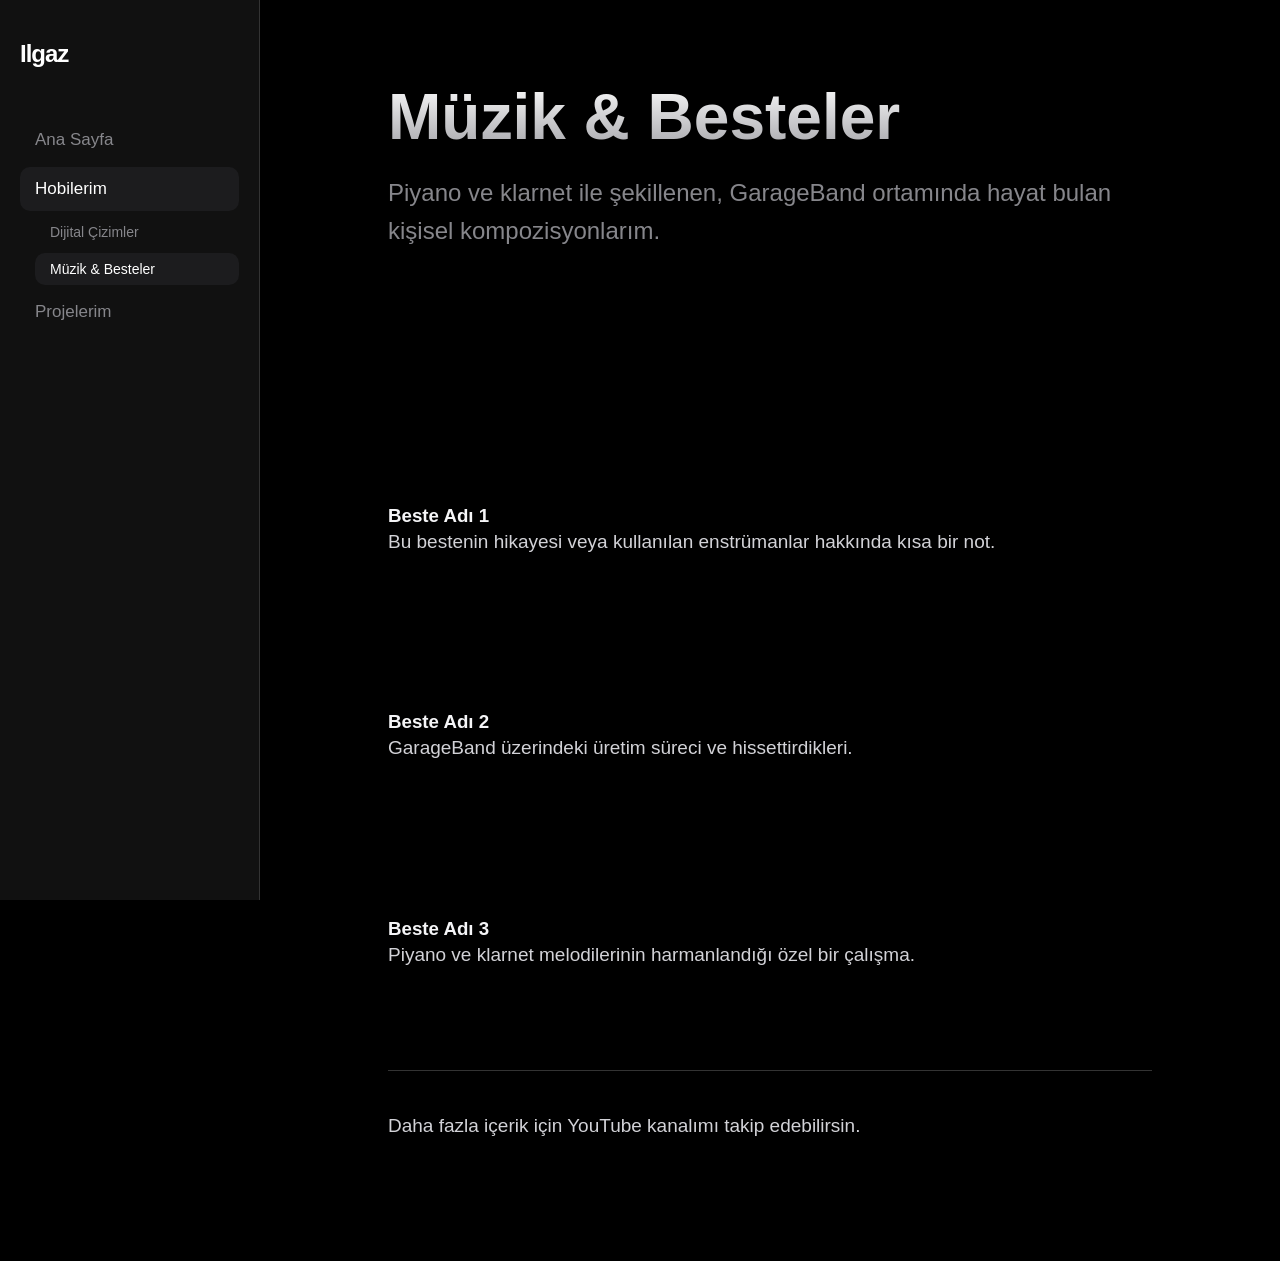
==== hobiler/muzik.html @ 015348ff "Add muzik.html for music compositions showcase This file contains an HTML structure for a music page" ====
<!DOCTYPE html>
<html lang="tr">
<head>
    <meta charset="UTF-8">
    <meta name="viewport" content="width=device-width, initial-scale=1.0">
    <title>Müzik & Bestelerim | Ilgaz</title>
    <link rel="stylesheet" href="../css/style.css">
</head>
<body>
    
    <aside class="sidebar">
        <div class="logo">Ilgaz</div>
        <nav>
            <ul>
                <li><a href="../index.html">Ana Sayfa</a></li>
                <li class="has-submenu">
                    <a href="#" class="active">Hobilerim</a>
                    <ul class="submenu" style="display: block;"> <li><a href="resim.html">Dijital Çizimler</a></li>
                        <li><a href="muzik.html" class="active">Müzik & Besteler</a></li>
                    </ul>
                </li>
                <li class="has-submenu">
                    <a href="#">Projelerim</a>
                    <ul class="submenu">
                        <li><a href="../projeler/isac-6g.html">Mühendislik (ISAC)</a></li>
                        <li><a href="../projeler/godot-oyun.html">Oyun Geliştirme</a></li>
                    </ul>
                </li>
            </ul>
        </nav>
    </aside>

    <main class="content">
        <header class="hero">
            <h1>Müzik & Besteler</h1>
            <p>Piyano ve klarnet ile şekillenen, GarageBand ortamında hayat bulan kişisel kompozisyonlarım.</p>
        </header>

        <section class="video-grid">
            <div class="video-card">
                <div class="video-container">
                    <iframe src="https://www.youtube.com/embed/YOUTUBE_ID_BURAYA" frameborder="0" allowfullscreen></iframe>
                </div>
                <h3>Beste Adı 1</h3>
                <p>Bu bestenin hikayesi veya kullanılan enstrümanlar hakkında kısa bir not.</p>
            </div>

            <div class="video-card">
                <div class="video-container">
                    <iframe src="https://www.youtube.com/embed/YOUTUBE_ID_BURAYA" frameborder="0" allowfullscreen></iframe>
                </div>
                <h3>Beste Adı 2</h3>
                <p>GarageBand üzerindeki üretim süreci ve hissettirdikleri.</p>
            </div>

            <div class="video-card">
                <div class="video-container">
                    <iframe src="https://www.youtube.com/embed/YOUTUBE_ID_BURAYA" frameborder="0" allowfullscreen></iframe>
                </div>
                <h3>Beste Adı 3</h3>
                <p>Piyano ve klarnet melodilerinin harmanlandığı özel bir çalışma.</p>
            </div>
        </section>
        
        <footer>
            <p>Daha fazla içerik için YouTube kanalımı takip edebilirsin.</p>
        </footer>
    </main>

</body>
</html>
---- css/style.css ----
/* Genel Ayarlar */
* {
    margin: 0;
    padding: 0;
    box-sizing: border-box;
}

body {
    font-family: -apple-system, BlinkMacSystemFont, "Segoe UI", Roboto, Helvetica, Arial, sans-serif;
    background-color: #000000;
    color: #f5f5f7;
    display: flex;
}

/* YAN MENÜ (SIDEBAR) */
.sidebar {
    width: 260px;
    height: 100vh;
    background-color: #111111;
    padding: 40px 20px;
    position: fixed;
    border-right: 1px solid #333;
    z-index: 100;
}

.sidebar .logo {
    font-size: 24px;
    font-weight: 700;
    margin-bottom: 50px;
    color: #fff;
    letter-spacing: -1px;
}

.sidebar nav ul {
    list-style: none;
}

.sidebar nav ul li {
    margin-bottom: 5px;
    position: relative;
}

.sidebar nav ul li a {
    text-decoration: none;
    color: #86868b;
    font-size: 17px;
    padding: 12px 15px;
    display: block;
    border-radius: 10px;
    transition: 0.3s;
}

.sidebar nav ul li a:hover, .sidebar nav ul li a.active {
    background-color: #1c1c1e;
    color: #ffffff;
}

/* ALT MENÜ (SUBMENU) AYARLARI */
.submenu {
    display: none; /* Normalde gizli */
    list-style: none;
    padding-left: 15px;
    margin-top: 5px;
}

.submenu li a {
    font-size: 14px !important;
    padding: 8px 15px !important;
}

/* Mouse ile üzerine gelince açma */
.has-submenu:hover .submenu {
    display: block;
    animation: fadeIn 0.3s ease;
}

@keyframes fadeIn {
    from { opacity: 0; transform: translateY(-5px); }
    to { opacity: 1; transform: translateY(0); }
}

/* ANA İÇERİK */
.content {
    margin-left: 260px;
    width: 100%;
    padding: 80px 10%;
}

.hero h1 {
    font-size: 64px;
    margin-bottom: 20px;
    background: linear-gradient(180deg, #fff 0%, #a1a1a6 100%);
    -webkit-background-clip: text;
    -webkit-text-fill-color: transparent;
}

.hero p {
    font-size: 24px;
    color: #86868b;
}

section { margin-top: 100px; }
h2 { font-size: 32px; margin-bottom: 20px; }
p { font-size: 19px; color: #d2d2d7; line-height: 1.6; }

footer {
    margin-top: 100px;
    padding: 40px 0;
    border-top: 1px solid #333;
    font-size: 14px;
}
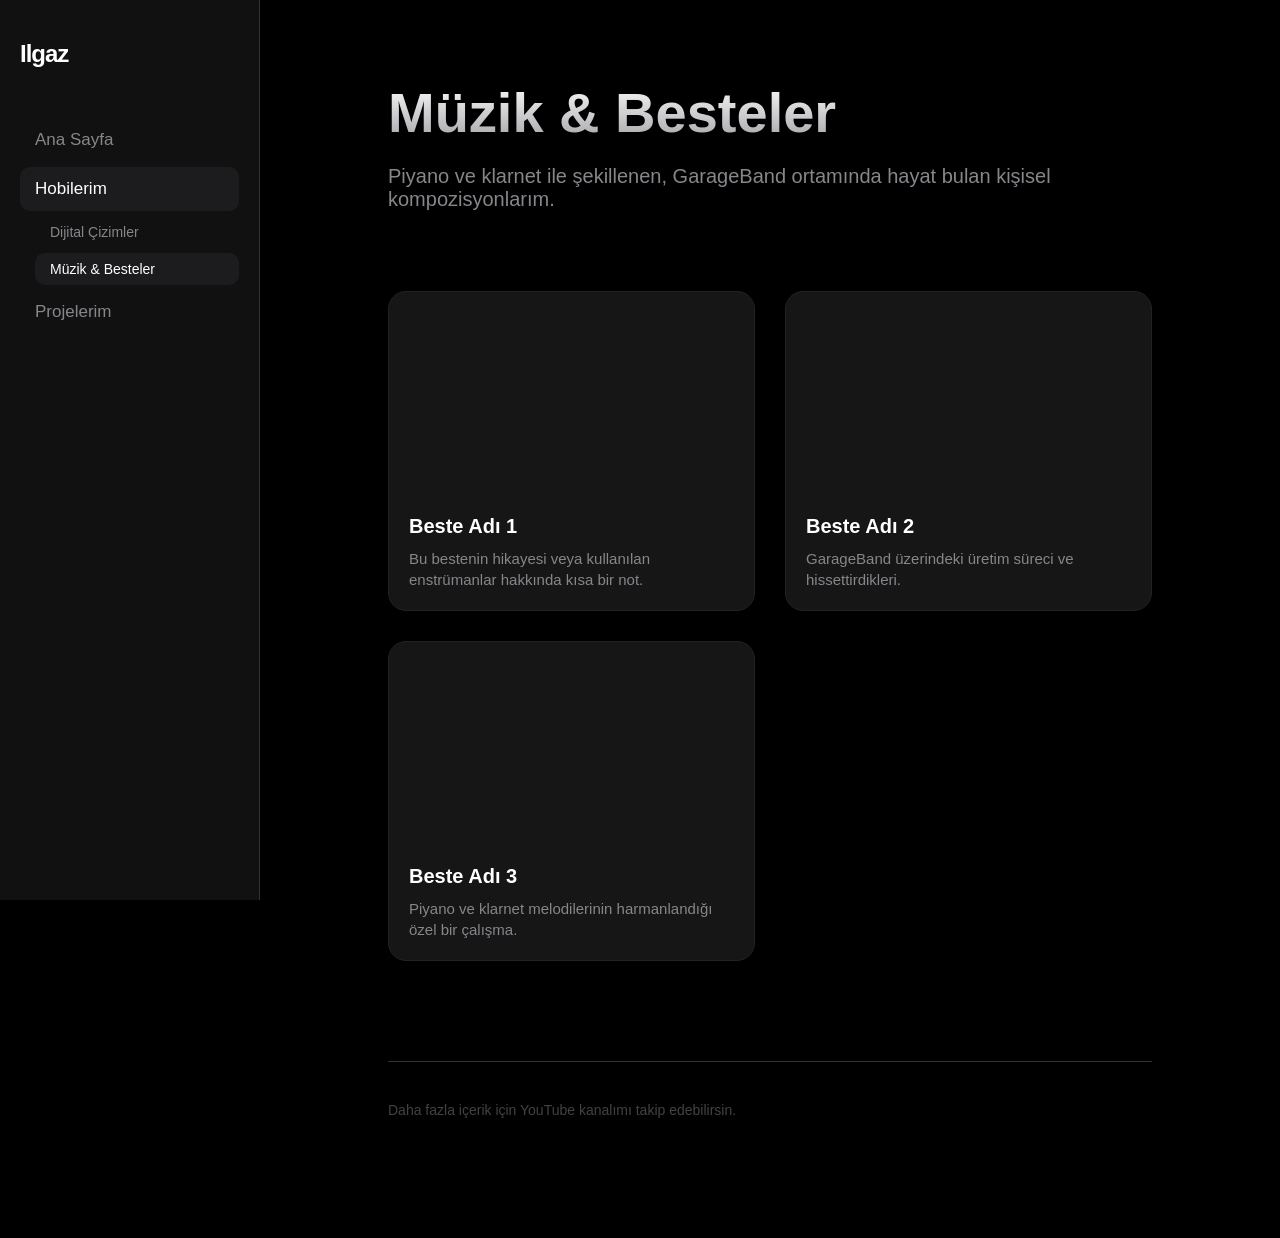
==== commit 3412e11c: "Update video links in muzik.html" ====
--- a/hobiler/muzik.html
+++ b/hobiler/muzik.html
@@ -39,7 +39,7 @@
         <section class="video-grid">
             <div class="video-card">
                 <div class="video-container">
-                    <iframe src="https://www.youtube.com/embed/YOUTUBE_ID_BURAYA" frameborder="0" allowfullscreen></iframe>
+                    <iframe src="https://www.youtube.com/watch?v=E3WkQT2s7RA&list=PL3wkEccCfAdFUkqj2eLzUTEj_7VUew1KX&index=1" frameborder="0" allowfullscreen></iframe>
                 </div>
                 <h3>Beste Adı 1</h3>
                 <p>Bu bestenin hikayesi veya kullanılan enstrümanlar hakkında kısa bir not.</p>
@@ -47,7 +47,7 @@
 
             <div class="video-card">
                 <div class="video-container">
-                    <iframe src="https://www.youtube.com/embed/YOUTUBE_ID_BURAYA" frameborder="0" allowfullscreen></iframe>
+                    <iframe src="https://www.youtube.com/watch?v=BNZJlntmD2I&list=PL3wkEccCfAdFUkqj2eLzUTEj_7VUew1KX&index=2" frameborder="0" allowfullscreen></iframe>
                 </div>
                 <h3>Beste Adı 2</h3>
                 <p>GarageBand üzerindeki üretim süreci ve hissettirdikleri.</p>
@@ -55,7 +55,7 @@
 
             <div class="video-card">
                 <div class="video-container">
-                    <iframe src="https://www.youtube.com/embed/YOUTUBE_ID_BURAYA" frameborder="0" allowfullscreen></iframe>
+                    <iframe src="https://www.youtube.com/watch?v=4nRmK0GRzwc" frameborder="0" allowfullscreen></iframe>
                 </div>
                 <h3>Beste Adı 3</h3>
                 <p>Piyano ve klarnet melodilerinin harmanlandığı özel bir çalışma.</p>
--- a/css/style.css
+++ b/css/style.css
@@ -1,9 +1,5 @@
 /* Genel Ayarlar */
-* {
-    margin: 0;
-    padding: 0;
-    box-sizing: border-box;
-}
+* { margin: 0; padding: 0; box-sizing: border-box; }
 
 body {
     font-family: -apple-system, BlinkMacSystemFont, "Segoe UI", Roboto, Helvetica, Arial, sans-serif;
@@ -23,89 +19,63 @@
     z-index: 100;
 }
 
-.sidebar .logo {
-    font-size: 24px;
-    font-weight: 700;
-    margin-bottom: 50px;
-    color: #fff;
-    letter-spacing: -1px;
+.sidebar .logo { font-size: 24px; font-weight: 700; margin-bottom: 50px; color: #fff; letter-spacing: -1px; }
+.sidebar nav ul { list-style: none; }
+.sidebar nav ul li { margin-bottom: 5px; position: relative; }
+.sidebar nav ul li a { text-decoration: none; color: #86868b; font-size: 17px; padding: 12px 15px; display: block; border-radius: 10px; transition: 0.3s; }
+.sidebar nav ul li a:hover, .sidebar nav ul li a.active { background-color: #1c1c1e; color: #ffffff; }
+
+/* SUBMENU */
+.submenu { display: none; list-style: none; padding-left: 15px; margin-top: 5px; }
+.submenu li a { font-size: 14px !important; padding: 8px 15px !important; }
+.has-submenu:hover .submenu { display: block; animation: fadeIn 0.3s ease; }
+
+@keyframes fadeIn { from { opacity: 0; transform: translateY(-5px); } to { opacity: 1; transform: translateY(0); } }
+
+/* ANA İÇERİK */
+.content { margin-left: 260px; width: 100%; padding: 80px 10%; }
+.hero { margin-bottom: 80px; }
+.hero h1 { font-size: 56px; margin-bottom: 20px; background: linear-gradient(180deg, #fff 0%, #a1a1a6 100%); -webkit-background-clip: text; -webkit-text-fill-color: transparent; }
+.hero p { font-size: 20px; color: #86868b; max-width: 700px; }
+
+/* VIDEO GRID (MÜZİK SAYFASI İÇİN ÖZEL) */
+.video-grid {
+    display: grid;
+    grid-template-columns: repeat(auto-fit, minmax(300px, 1fr)); /* Esnek yan yana dizilim */
+    gap: 30px;
 }
 
-.sidebar nav ul {
-    list-style: none;
+.video-card {
+    background-color: #161617;
+    border-radius: 18px;
+    padding: 20px;
+    transition: transform 0.3s ease, background-color 0.3s ease;
+    border: 1px solid #222;
 }
 
-.sidebar nav ul li {
-    margin-bottom: 5px;
-    position: relative;
+.video-card:hover {
+    transform: translateY(-10px); /* Üzerine gelince yukarı kaysın */
+    background-color: #1c1c1e;
 }
 
-.sidebar nav ul li a {
-    text-decoration: none;
-    color: #86868b;
-    font-size: 17px;
-    padding: 12px 15px;
-    display: block;
-    border-radius: 10px;
-    transition: 0.3s;
+.video-container {
+    position: relative;
+    padding-bottom: 56.25%; /* 16:9 Oranı */
+    height: 0;
+    margin-bottom: 20px;
+    border-radius: 12px;
+    overflow: hidden;
 }
 
-.sidebar nav ul li a:hover, .sidebar nav ul li a.active {
-    background-color: #1c1c1e;
-    color: #ffffff;
+.video-container iframe {
+    position: absolute;
+    top: 0;
+    left: 0;
+    width: 100%;
+    height: 100%;
 }
 
-/* ALT MENÜ (SUBMENU) AYARLARI */
-.submenu {
-    display: none; /* Normalde gizli */
-    list-style: none;
-    padding-left: 15px;
-    margin-top: 5px;
-}
+.video-card h3 { font-size: 20px; margin-bottom: 10px; color: #fff; }
+.video-card p { font-size: 15px; color: #86868b; line-height: 1.4; }
 
-.submenu li a {
-    font-size: 14px !important;
-    padding: 8px 15px !important;
-}
-
-/* Mouse ile üzerine gelince açma */
-.has-submenu:hover .submenu {
-    display: block;
-    animation: fadeIn 0.3s ease;
-}
-
-@keyframes fadeIn {
-    from { opacity: 0; transform: translateY(-5px); }
-    to { opacity: 1; transform: translateY(0); }
-}
-
-/* ANA İÇERİK */
-.content {
-    margin-left: 260px;
-    width: 100%;
-    padding: 80px 10%;
-}
-
-.hero h1 {
-    font-size: 64px;
-    margin-bottom: 20px;
-    background: linear-gradient(180deg, #fff 0%, #a1a1a6 100%);
-    -webkit-background-clip: text;
-    -webkit-text-fill-color: transparent;
-}
-
-.hero p {
-    font-size: 24px;
-    color: #86868b;
-}
-
-section { margin-top: 100px; }
-h2 { font-size: 32px; margin-bottom: 20px; }
-p { font-size: 19px; color: #d2d2d7; line-height: 1.6; }
-
-footer {
-    margin-top: 100px;
-    padding: 40px 0;
-    border-top: 1px solid #333;
-    font-size: 14px;
-}
+footer { margin-top: 100px; padding: 40px 0; border-top: 1px solid #333; font-size: 14px; color: #424245; }
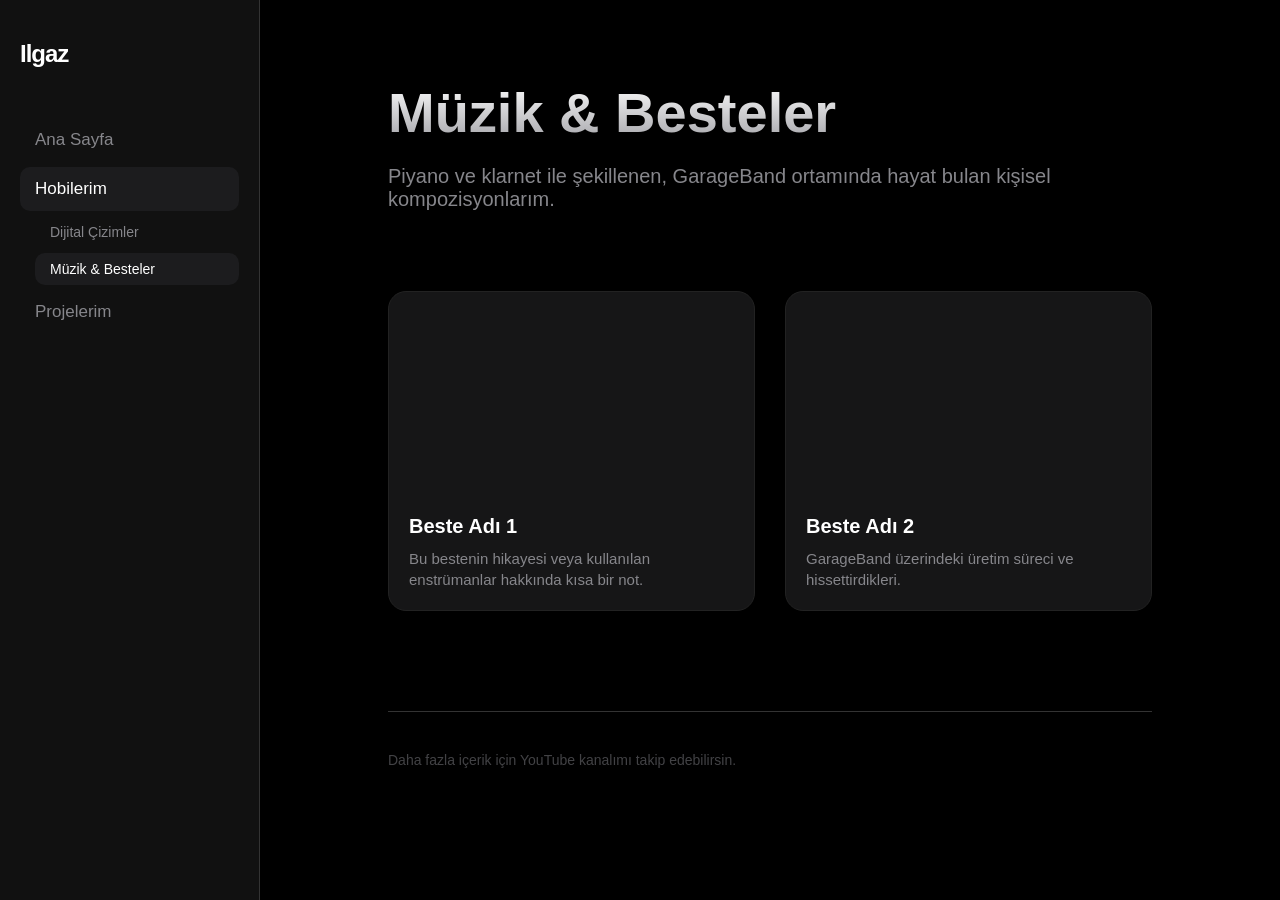
==== commit 11bade05: "Update video links and remove one video card Updated YouTube video links to use shortened URLs and r" ====
--- a/hobiler/muzik.html
+++ b/hobiler/muzik.html
@@ -39,7 +39,7 @@
         <section class="video-grid">
             <div class="video-card">
                 <div class="video-container">
-                    <iframe src="https://www.youtube.com/watch?v=E3WkQT2s7RA&list=PL3wkEccCfAdFUkqj2eLzUTEj_7VUew1KX&index=1" frameborder="0" allowfullscreen></iframe>
+                    <iframe src="https://youtu.be/E3WkQT2s7RA?si=MtKQMuwGWGHzBUes" frameborder="0" allowfullscreen></iframe>
                 </div>
                 <h3>Beste Adı 1</h3>
                 <p>Bu bestenin hikayesi veya kullanılan enstrümanlar hakkında kısa bir not.</p>
@@ -47,19 +47,13 @@
 
             <div class="video-card">
                 <div class="video-container">
-                    <iframe src="https://www.youtube.com/watch?v=BNZJlntmD2I&list=PL3wkEccCfAdFUkqj2eLzUTEj_7VUew1KX&index=2" frameborder="0" allowfullscreen></iframe>
+                    <iframe src="https://youtu.be/BNZJlntmD2I?si=AAQ8xv0vvH1qJnZm" frameborder="0" allowfullscreen></iframe>
                 </div>
                 <h3>Beste Adı 2</h3>
                 <p>GarageBand üzerindeki üretim süreci ve hissettirdikleri.</p>
             </div>
 
-            <div class="video-card">
-                <div class="video-container">
-                    <iframe src="https://www.youtube.com/watch?v=4nRmK0GRzwc" frameborder="0" allowfullscreen></iframe>
-                </div>
-                <h3>Beste Adı 3</h3>
-                <p>Piyano ve klarnet melodilerinin harmanlandığı özel bir çalışma.</p>
-            </div>
+
         </section>
         
         <footer>
